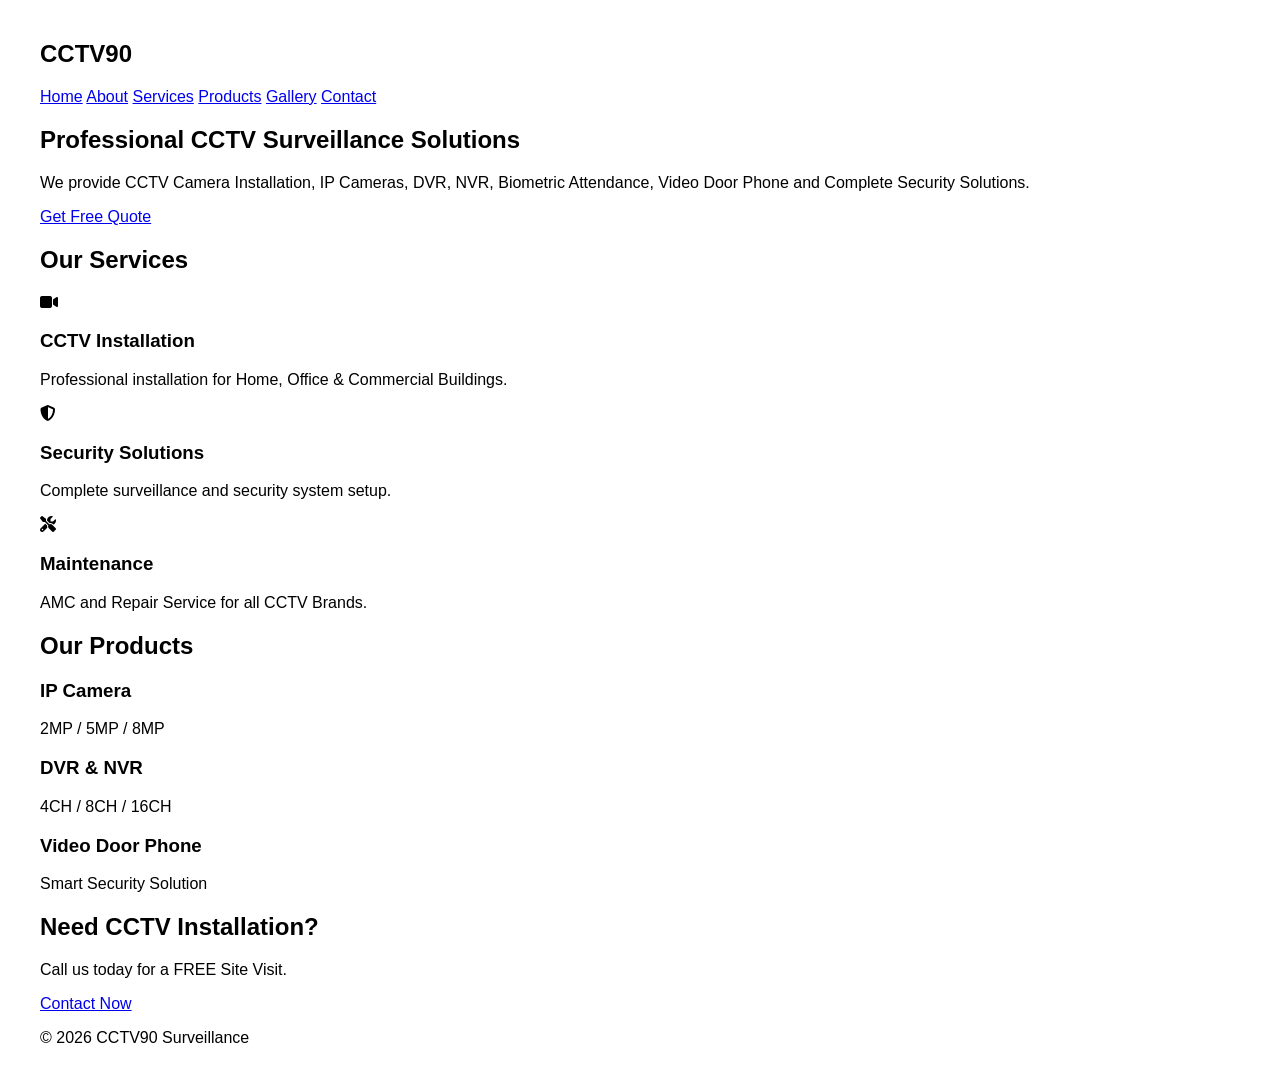
==== index.html @ d26d2dfe "Update index.html" ====
<!DOCTYPE html>
<html lang="en">
<head>
<meta charset="UTF-8">
<meta name="viewport" content="width=device-width, initial-scale=1.0">
<title>CCTV90 Surveillance</title>

<link rel="stylesheet" href="style.css">

<link rel="stylesheet"
href="https://cdnjs.cloudflare.com/ajax/libs/font-awesome/6.5.2/css/all.min.css">

</head>

<body>

<header>

<div class="logo">
<h2>CCTV90</h2>
</div>

<nav>

<a href="index.html">Home</a>

<a href="about.html">About</a>

<a href="services.html">Services</a>

<a href="products.html">Products</a>

<a href="gallery.html">Gallery</a>

<a href="contact.html">Contact</a>

</nav>

</header>

<section class="hero">

<div class="hero-content">

<h1>Professional CCTV Surveillance Solutions</h1>

<p>
We provide CCTV Camera Installation,
IP Cameras, DVR, NVR, Biometric Attendance,
Video Door Phone and Complete Security Solutions.
</p>

<a href="contact.html" class="btn">
Get Free Quote
</a>

</div>

</section>

<section class="services">

<h2>Our Services</h2>

<div class="service-box">

<div class="card">

<i class="fas fa-video"></i>

<h3>CCTV Installation</h3>

<p>
Professional installation for Home,
Office & Commercial Buildings.
</p>

</div>

<div class="card">

<i class="fas fa-shield-alt"></i>

<h3>Security Solutions</h3>

<p>
Complete surveillance and security
system setup.
</p>

</div>

<div class="card">

<i class="fas fa-tools"></i>

<h3>Maintenance</h3>

<p>
AMC and Repair Service for
all CCTV Brands.
</p>

</div>

</div>

</section>

<section class="products">

<h2>Our Products</h2>

<div class="product-box">

<div class="product">

<h3>IP Camera</h3>

<p>2MP / 5MP / 8MP</p>

</div>

<div class="product">

<h3>DVR & NVR</h3>

<p>4CH / 8CH / 16CH</p>

</div>

<div class="product">

<h3>Video Door Phone</h3>

<p>Smart Security Solution</p>

</div>

</div>

</section>

<section class="cta">

<h2>Need CCTV Installation?</h2>

<p>Call us today for a FREE Site Visit.</p>

<a href="contact.html" class="btn">
Contact Now
</a>

</section>

<footer>

<p>

© 2026 CCTV90 Surveillance

</p>

</footer>

<script src="script.js"></script>

</body>

</html>
---- style.css ----
body{font-family:Arial,sans-serif;margin:40px}
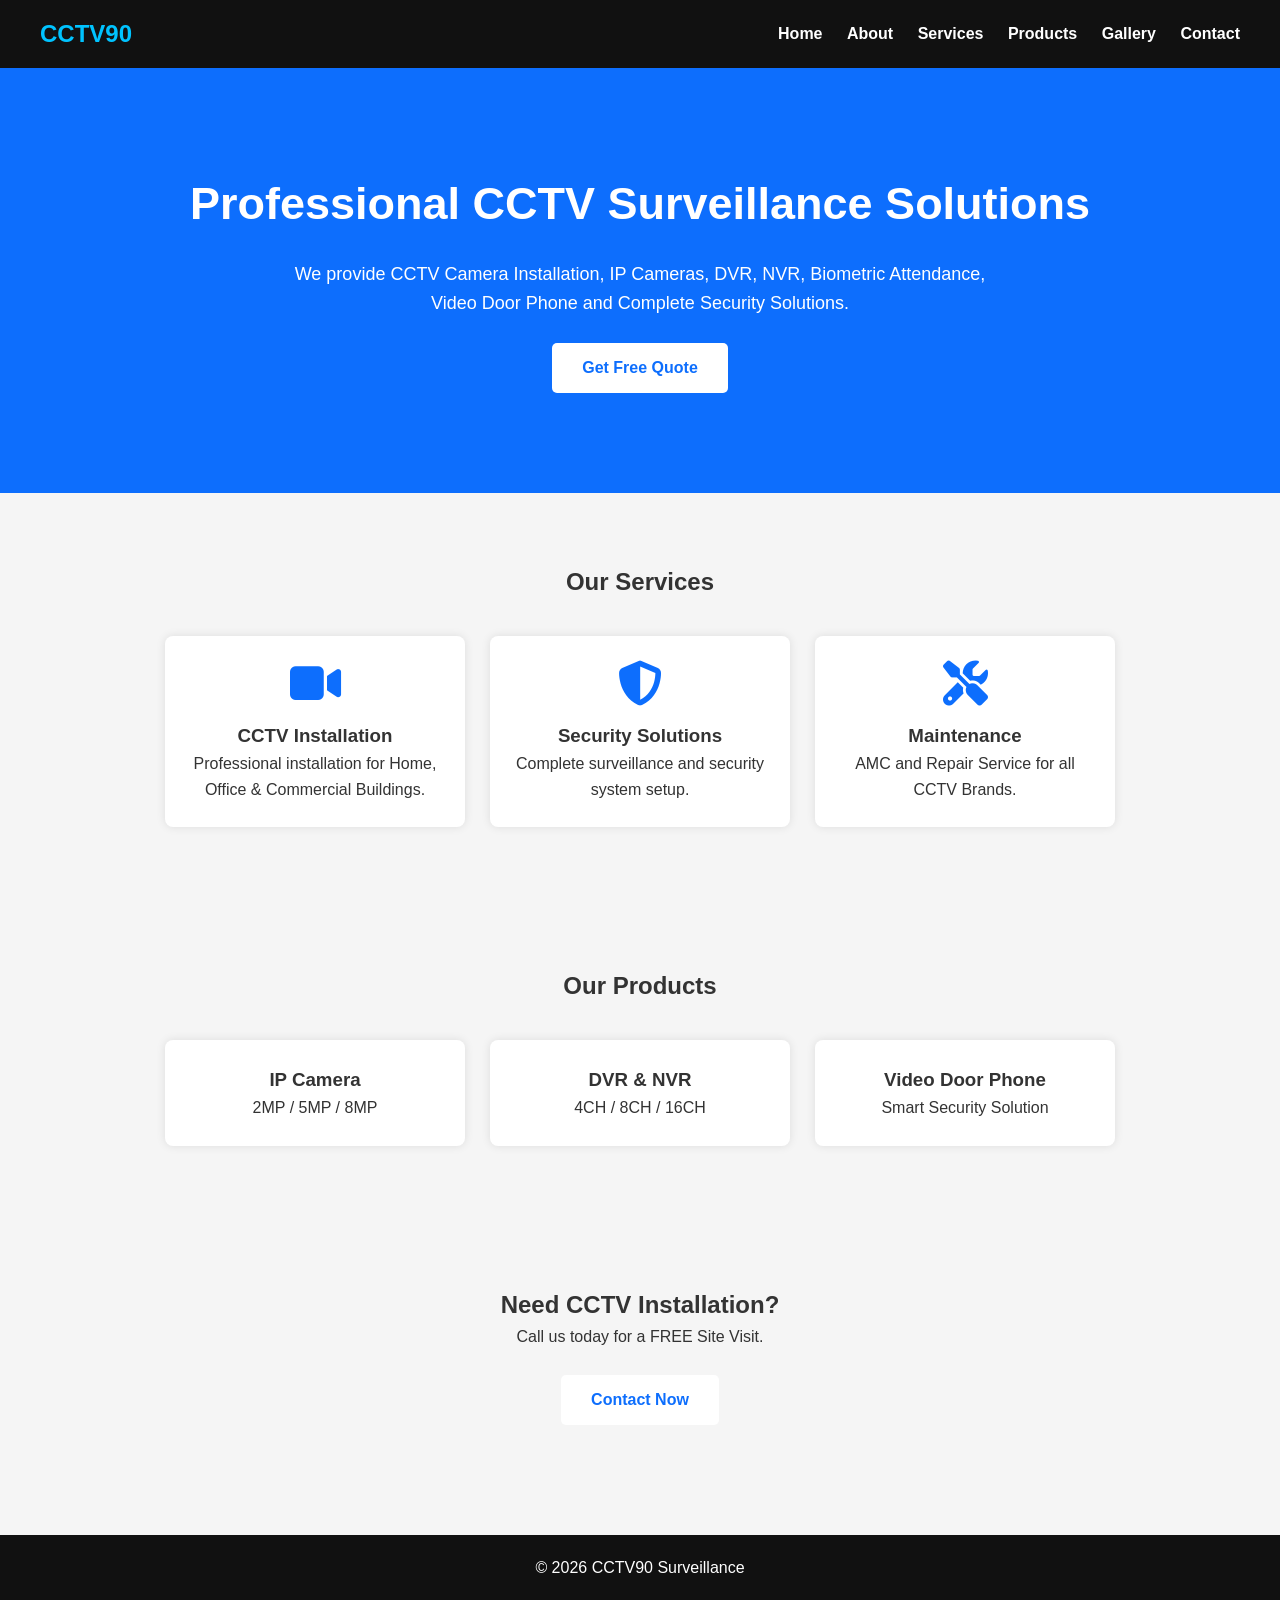
==== commit 06a82620: "Add WhatsApp floating button to index.html" ====
--- a/index.html
+++ b/index.html
@@ -168,3 +168,7 @@
 </body>
 
 </html>
+<!-- WhatsApp Floating Button -->
+<a href="https://wa.me/918792212284" class="whatsapp-float" target="_blank">
+    💬
+</a>
--- a/style.css
+++ b/style.css
@@ -1 +1,125 @@
-body{font-family:Arial,sans-serif;margin:40px}+*{
+margin:0;
+padding:0;
+box-sizing:border-box;
+font-family:Arial,sans-serif;
+}
+
+body{
+background:#f5f5f5;
+color:#333;
+line-height:1.6;
+}
+
+header{
+background:#111;
+color:#fff;
+display:flex;
+justify-content:space-between;
+align-items:center;
+padding:15px 40px;
+}
+
+.logo h2{
+color:#00c3ff;
+}
+
+nav a{
+color:white;
+text-decoration:none;
+margin-left:20px;
+font-weight:bold;
+}
+
+nav a:hover{
+color:#00c3ff;
+}
+
+.hero{
+background:#0d6efd;
+color:white;
+text-align:center;
+padding:100px 20px;
+}
+
+.hero h1{
+font-size:45px;
+margin-bottom:20px;
+}
+
+.hero p{
+font-size:18px;
+max-width:700px;
+margin:auto;
+}
+
+.btn{
+display:inline-block;
+margin-top:25px;
+padding:12px 30px;
+background:#fff;
+color:#0d6efd;
+text-decoration:none;
+border-radius:5px;
+font-weight:bold;
+}
+
+.services,
+.products,
+.cta{
+padding:70px 20px;
+text-align:center;
+}
+
+.service-box,
+.product-box{
+display:flex;
+justify-content:center;
+gap:25px;
+flex-wrap:wrap;
+margin-top:35px;
+}
+
+.card,
+.product{
+background:#fff;
+padding:25px;
+width:300px;
+border-radius:8px;
+box-shadow:0 0 10px rgba(0,0,0,.1);
+}
+
+.card i{
+font-size:45px;
+color:#0d6efd;
+margin-bottom:15px;
+}
+
+footer{
+background:#111;
+color:white;
+text-align:center;
+padding:20px;
+margin-top:40px;
+}
+
+@media(max-width:768px){
+
+header{
+flex-direction:column;
+}
+
+nav{
+margin-top:15px;
+}
+
+nav a{
+display:block;
+margin:10px 0;
+}
+
+.hero h1{
+font-size:30px;
+}
+
+}
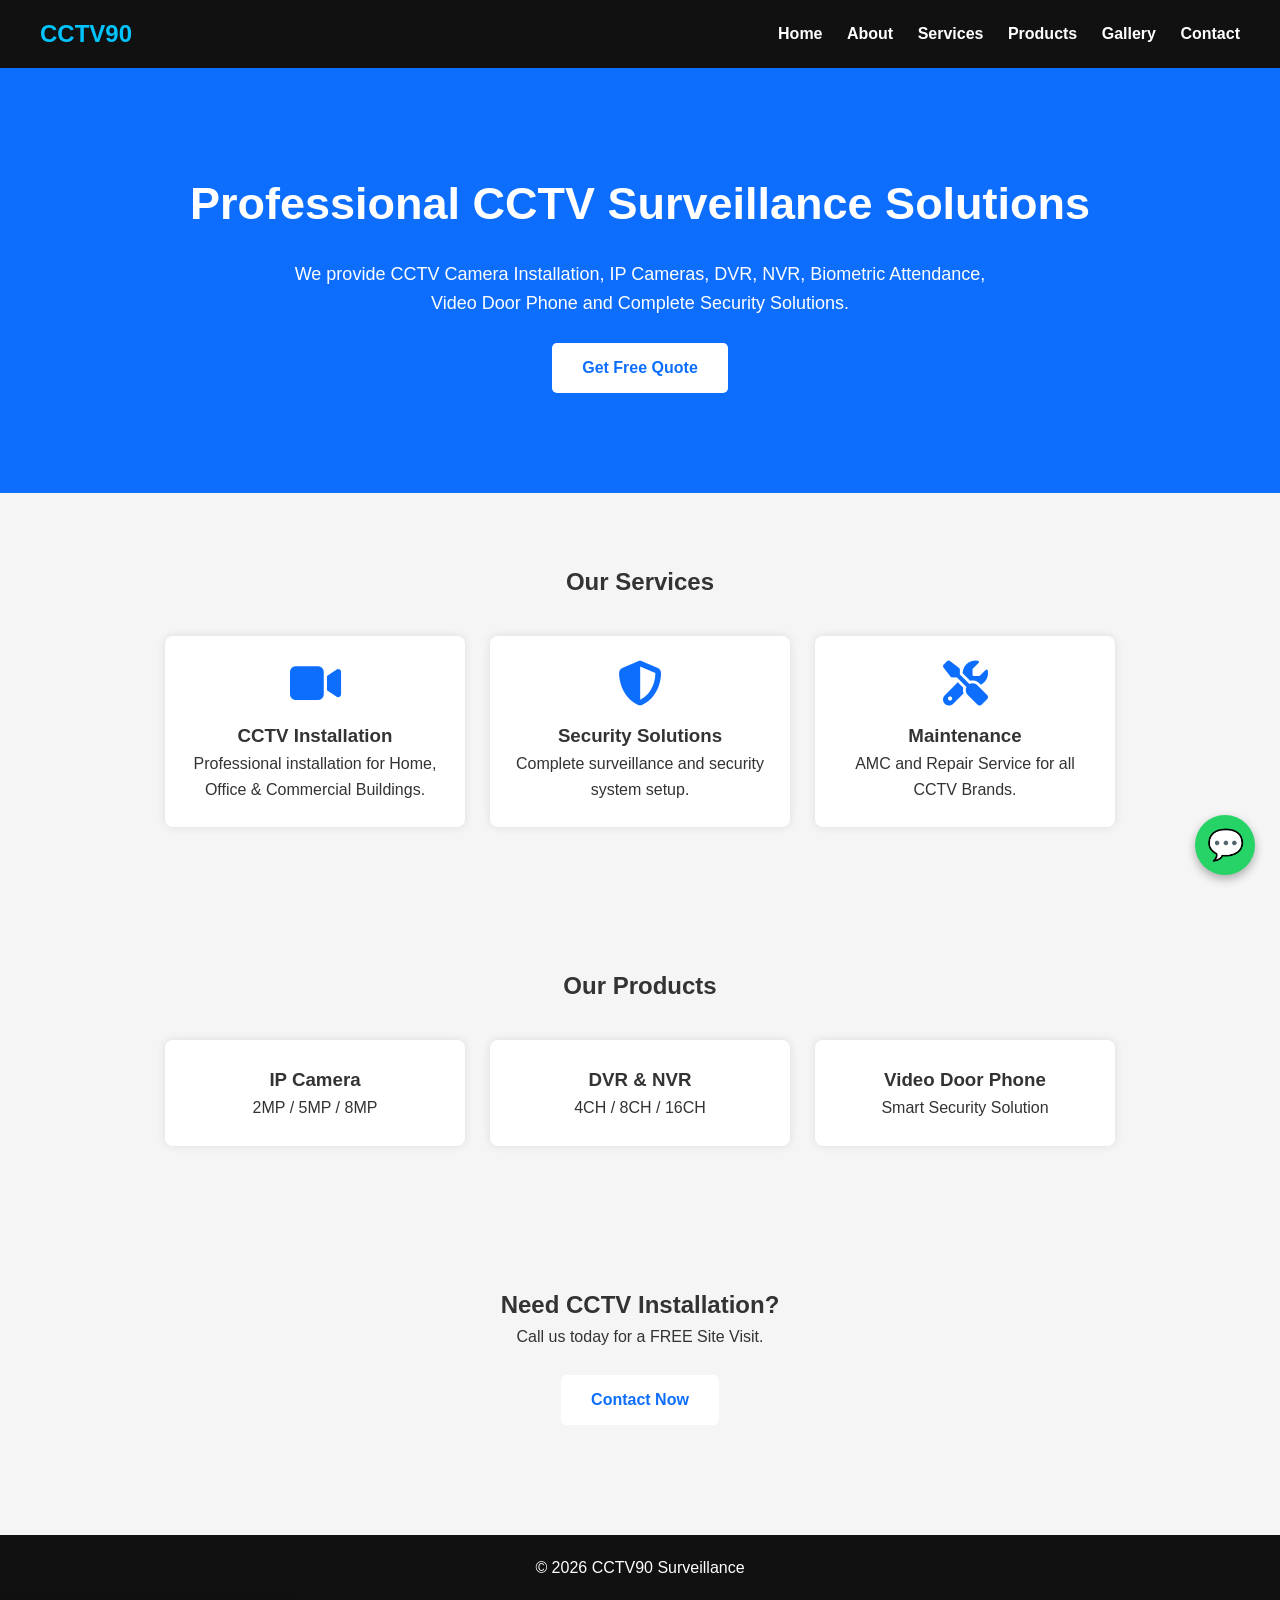
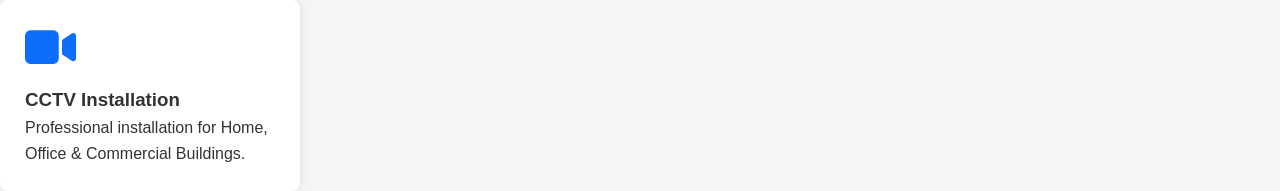
==== commit c8d910d1: "Update index.html" ====
--- a/index.html
+++ b/index.html
@@ -172,3 +172,10 @@
 <a href="https://wa.me/918792212284" class="whatsapp-float" target="_blank">
     💬
 </a>
+<a href="services.html" class="card-link">
+    <div class="card">
+        <i class="fas fa-video"></i>
+        <h3>CCTV Installation</h3>
+        <p>Professional installation for Home, Office & Commercial Buildings.</p>
+    </div>
+</a>
--- a/style.css
+++ b/style.css
@@ -123,3 +123,39 @@
 }
 
 }
+/* WhatsApp Floating Button */
+
+.whatsapp-float{
+    position: fixed;
+    width:60px;
+    height:60px;
+    bottom:25px;
+    right:25px;
+    background:#25D366;
+    color:white;
+    border-radius:50%;
+    text-align:center;
+    font-size:30px;
+    line-height:60px;
+    text-decoration:none;
+    box-shadow:0 4px 10px rgba(0,0,0,.3);
+    z-index:9999;
+    transition:.3s;
+}
+
+.whatsapp-float:hover{
+    transform:scale(1.1);
+    background:#20ba5a;
+}
+.card-link{
+    text-decoration:none;
+    color:inherit;
+    display:block;
+}
+
+.card-link:hover .card,
+.card-link:hover .product{
+    transform:translateY(-5px);
+    transition:.3s;
+    cursor:pointer;
+}
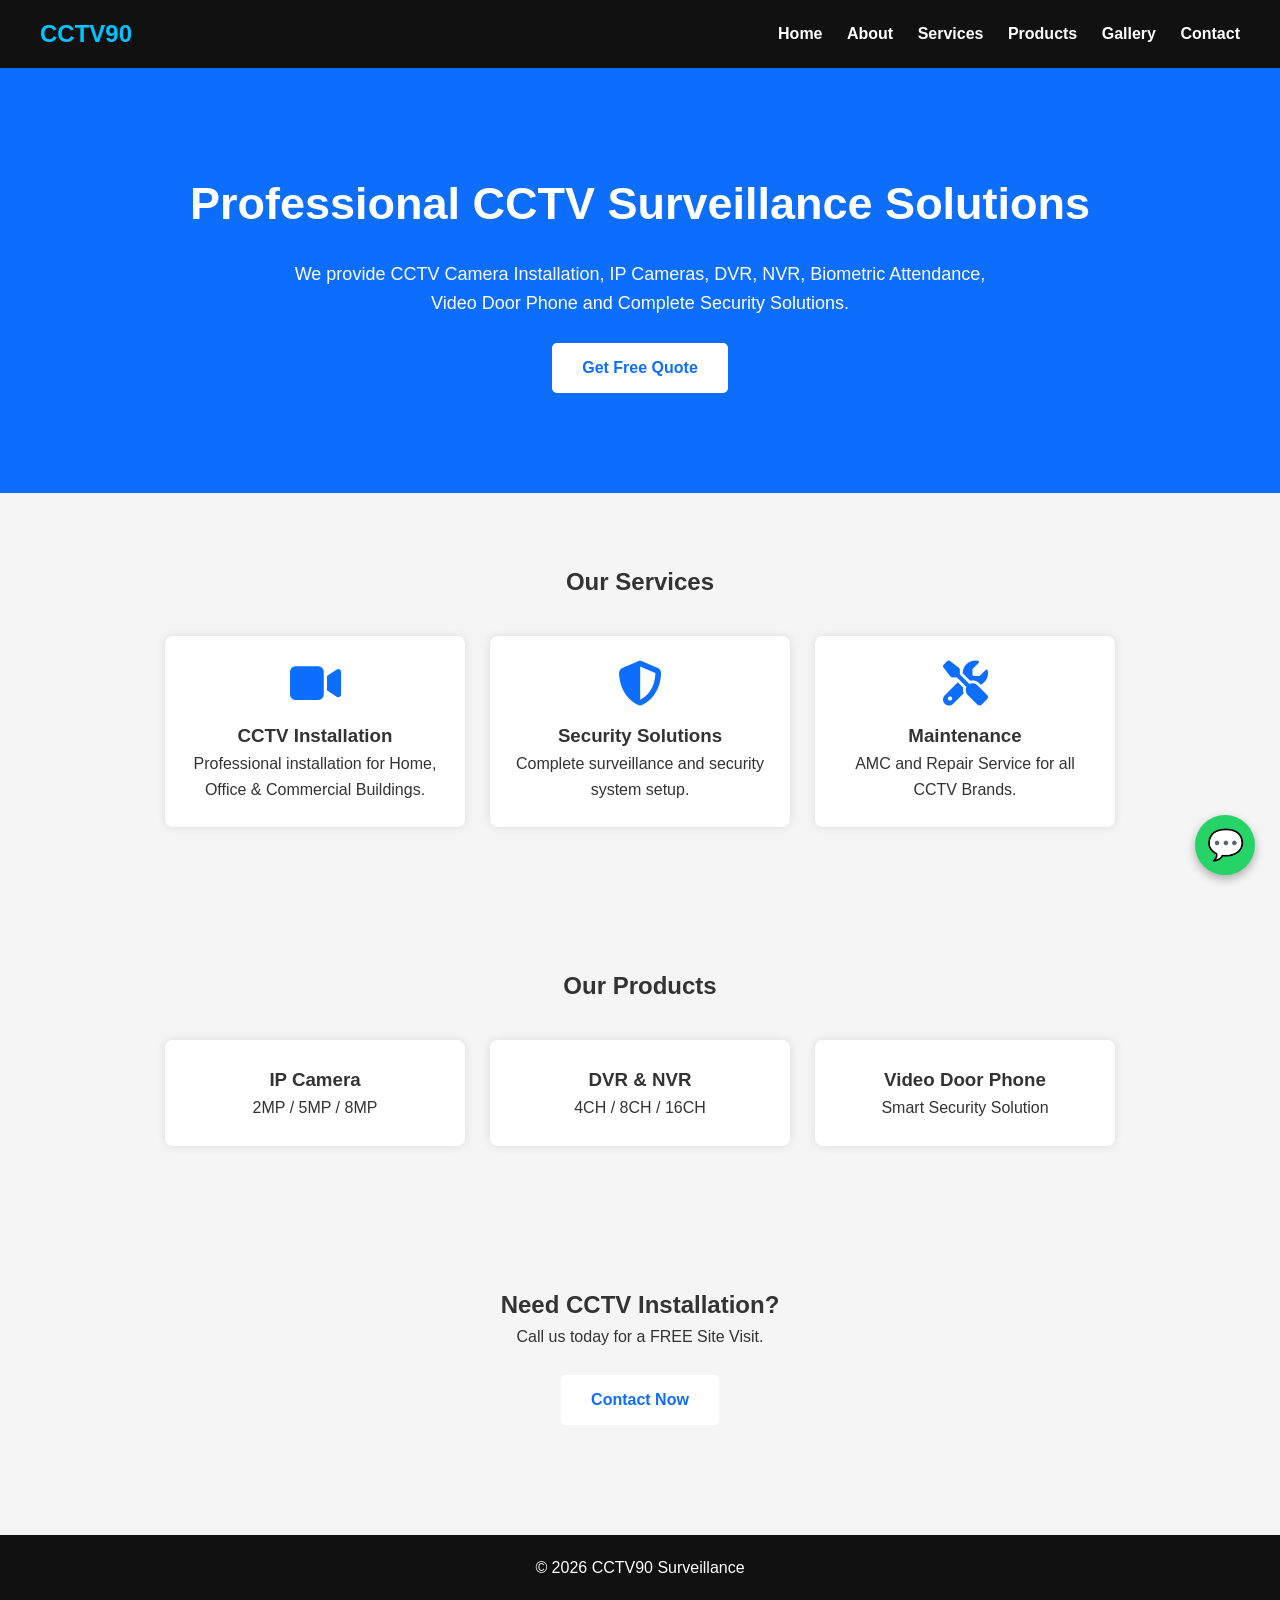
==== commit 5a060c44: "Refactor CCTV Installation card structure Removed redundant card structure for CCTV Installation." ====
--- a/index.html
+++ b/index.html
@@ -64,18 +64,13 @@
 
 <div class="service-box">
 
-<div class="card">
-
-<i class="fas fa-video"></i>
-
-<h3>CCTV Installation</h3>
-
-<p>
-Professional installation for Home,
-Office & Commercial Buildings.
-</p>
-
-</div>
+<a href="services.html" class="card-link">
+    <div class="card">
+        <i class="fas fa-video"></i>
+        <h3>CCTV Installation</h3>
+        <p>Professional installation for Home, Office & Commercial Buildings.</p>
+    </div>
+</a>
 
 <div class="card">
 
@@ -172,10 +167,3 @@
 <a href="https://wa.me/918792212284" class="whatsapp-float" target="_blank">
     💬
 </a>
-<a href="services.html" class="card-link">
-    <div class="card">
-        <i class="fas fa-video"></i>
-        <h3>CCTV Installation</h3>
-        <p>Professional installation for Home, Office & Commercial Buildings.</p>
-    </div>
-</a>
--- a/style.css
+++ b/style.css
@@ -159,3 +159,14 @@
     transition:.3s;
     cursor:pointer;
 }
+.card-link{
+    text-decoration:none;
+    color:inherit;
+    display:block;
+}
+
+.card-link:hover .card{
+    transform:translateY(-5px);
+    transition:0.3s;
+    cursor:pointer;
+}
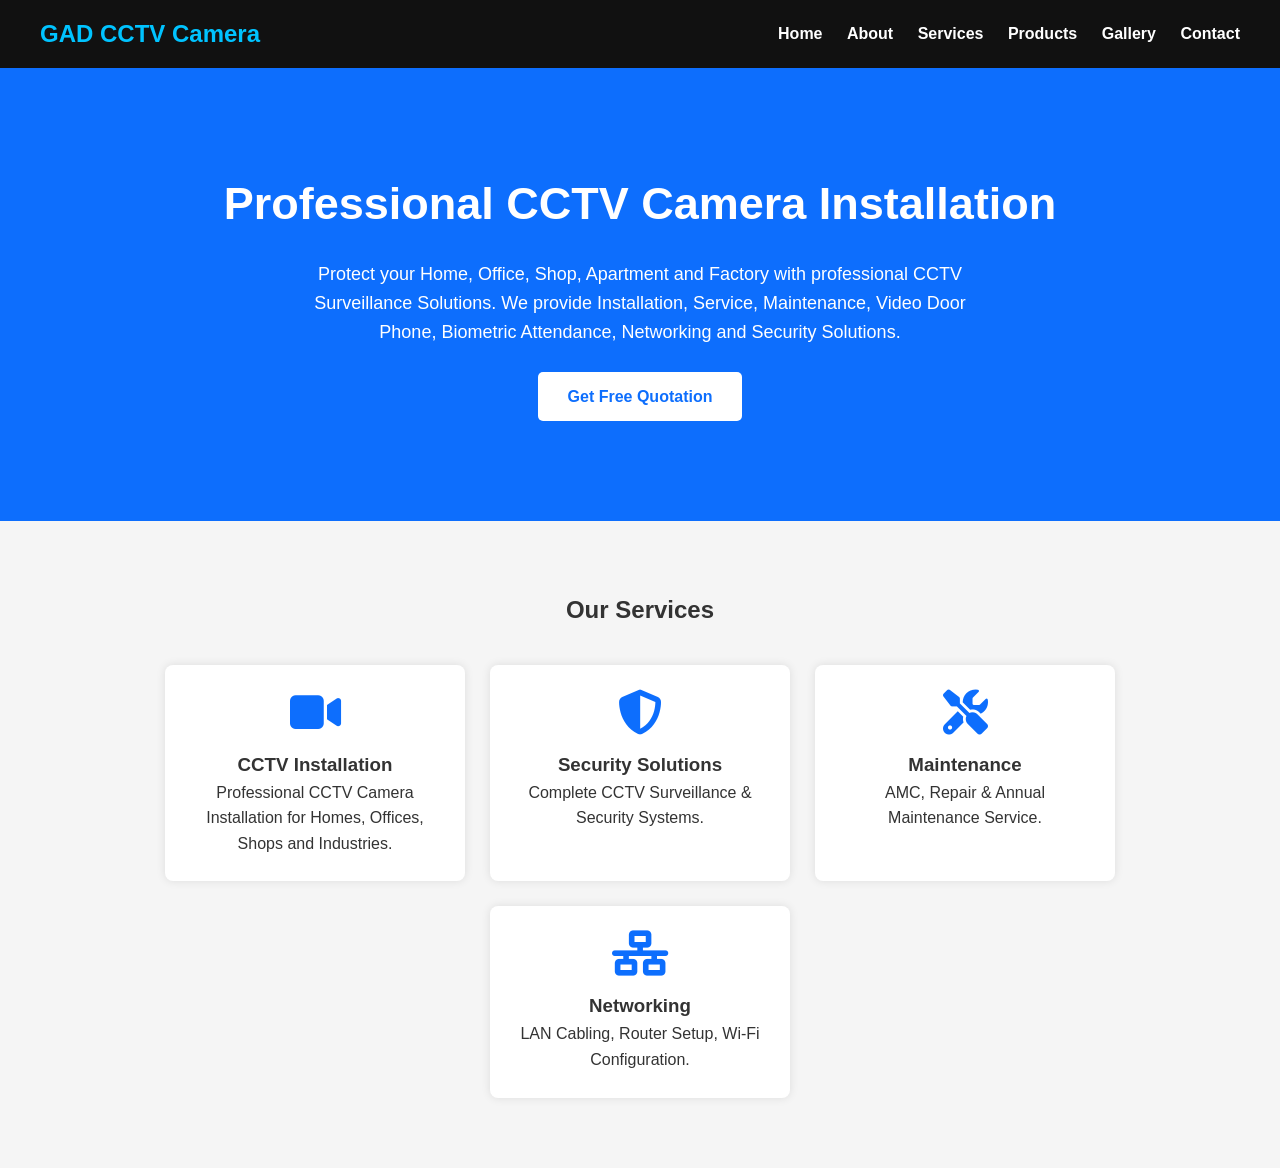
==== commit 1b5fd5e5: "Revise branding and service details in index.html Updated the title, header, and service description" ====
--- a/index.html
+++ b/index.html
@@ -1,9 +1,11 @@
 <!DOCTYPE html>
 <html lang="en">
+
 <head>
 <meta charset="UTF-8">
 <meta name="viewport" content="width=device-width, initial-scale=1.0">
-<title>CCTV90 Surveillance</title>
+
+<title>GAD CCTV Camera</title>
 
 <link rel="stylesheet" href="style.css">
 
@@ -17,7 +19,7 @@
 <header>
 
 <div class="logo">
-<h2>CCTV90</h2>
+<h2>GAD CCTV Camera</h2>
 </div>
 
 <nav>
@@ -42,16 +44,21 @@
 
 <div class="hero-content">
 
-<h1>Professional CCTV Surveillance Solutions</h1>
+<h1>Professional CCTV Camera Installation</h1>
 
 <p>
-We provide CCTV Camera Installation,
-IP Cameras, DVR, NVR, Biometric Attendance,
-Video Door Phone and Complete Security Solutions.
+
+Protect your Home, Office, Shop, Apartment and Factory with
+professional CCTV Surveillance Solutions.
+
+We provide Installation, Service, Maintenance,
+Video Door Phone, Biometric Attendance,
+Networking and Security Solutions.
+
 </p>
 
 <a href="contact.html" class="btn">
-Get Free Quote
+Get Free Quotation
 </a>
 
 </div>
@@ -64,36 +71,63 @@
 
 <div class="service-box">
 
-<a href="services.html" class="card-link">
-    <div class="card">
-        <i class="fas fa-video"></i>
-        <h3>CCTV Installation</h3>
-        <p>Professional installation for Home, Office & Commercial Buildings.</p>
-    </div>
-</a>
-
 <div class="card">
 
-<i class="fas fa-shield-alt"></i>
+<i class="fas fa-video fa-3x"></i>
 
-<h3>Security Solutions</h3>
+<h3>CCTV Installation</h3>
 
 <p>
-Complete surveillance and security
-system setup.
+
+Professional CCTV Camera Installation for
+Homes, Offices, Shops and Industries.
+
 </p>
 
 </div>
 
 <div class="card">
 
-<i class="fas fa-tools"></i>
+<i class="fas fa-shield-alt fa-3x"></i>
+
+<h3>Security Solutions</h3>
+
+<p>
+
+Complete CCTV Surveillance &
+Security Systems.
+
+</p>
+
+</div>
+
+<div class="card">
+
+<i class="fas fa-tools fa-3x"></i>
 
 <h3>Maintenance</h3>
 
 <p>
-AMC and Repair Service for
-all CCTV Brands.
+
+AMC, Repair &
+Annual Maintenance Service.
+
+</p>
+
+</div>
+
+<div class="card">
+
+<i class="fas fa-network-wired fa-3x"></i>
+
+<h3>Networking</h3>
+
+<p>
+
+LAN Cabling,
+Router Setup,
+Wi-Fi Configuration.
+
 </p>
 
 </div>
@@ -101,69 +135,3 @@
 </div>
 
 </section>
-
-<section class="products">
-
-<h2>Our Products</h2>
-
-<div class="product-box">
-
-<div class="product">
-
-<h3>IP Camera</h3>
-
-<p>2MP / 5MP / 8MP</p>
-
-</div>
-
-<div class="product">
-
-<h3>DVR & NVR</h3>
-
-<p>4CH / 8CH / 16CH</p>
-
-</div>
-
-<div class="product">
-
-<h3>Video Door Phone</h3>
-
-<p>Smart Security Solution</p>
-
-</div>
-
-</div>
-
-</section>
-
-<section class="cta">
-
-<h2>Need CCTV Installation?</h2>
-
-<p>Call us today for a FREE Site Visit.</p>
-
-<a href="contact.html" class="btn">
-Contact Now
-</a>
-
-</section>
-
-<footer>
-
-<p>
-
-© 2026 CCTV90 Surveillance
-
-</p>
-
-</footer>
-
-<script src="script.js"></script>
-
-</body>
-
-</html>
-<!-- WhatsApp Floating Button -->
-<a href="https://wa.me/918792212284" class="whatsapp-float" target="_blank">
-    💬
-</a>
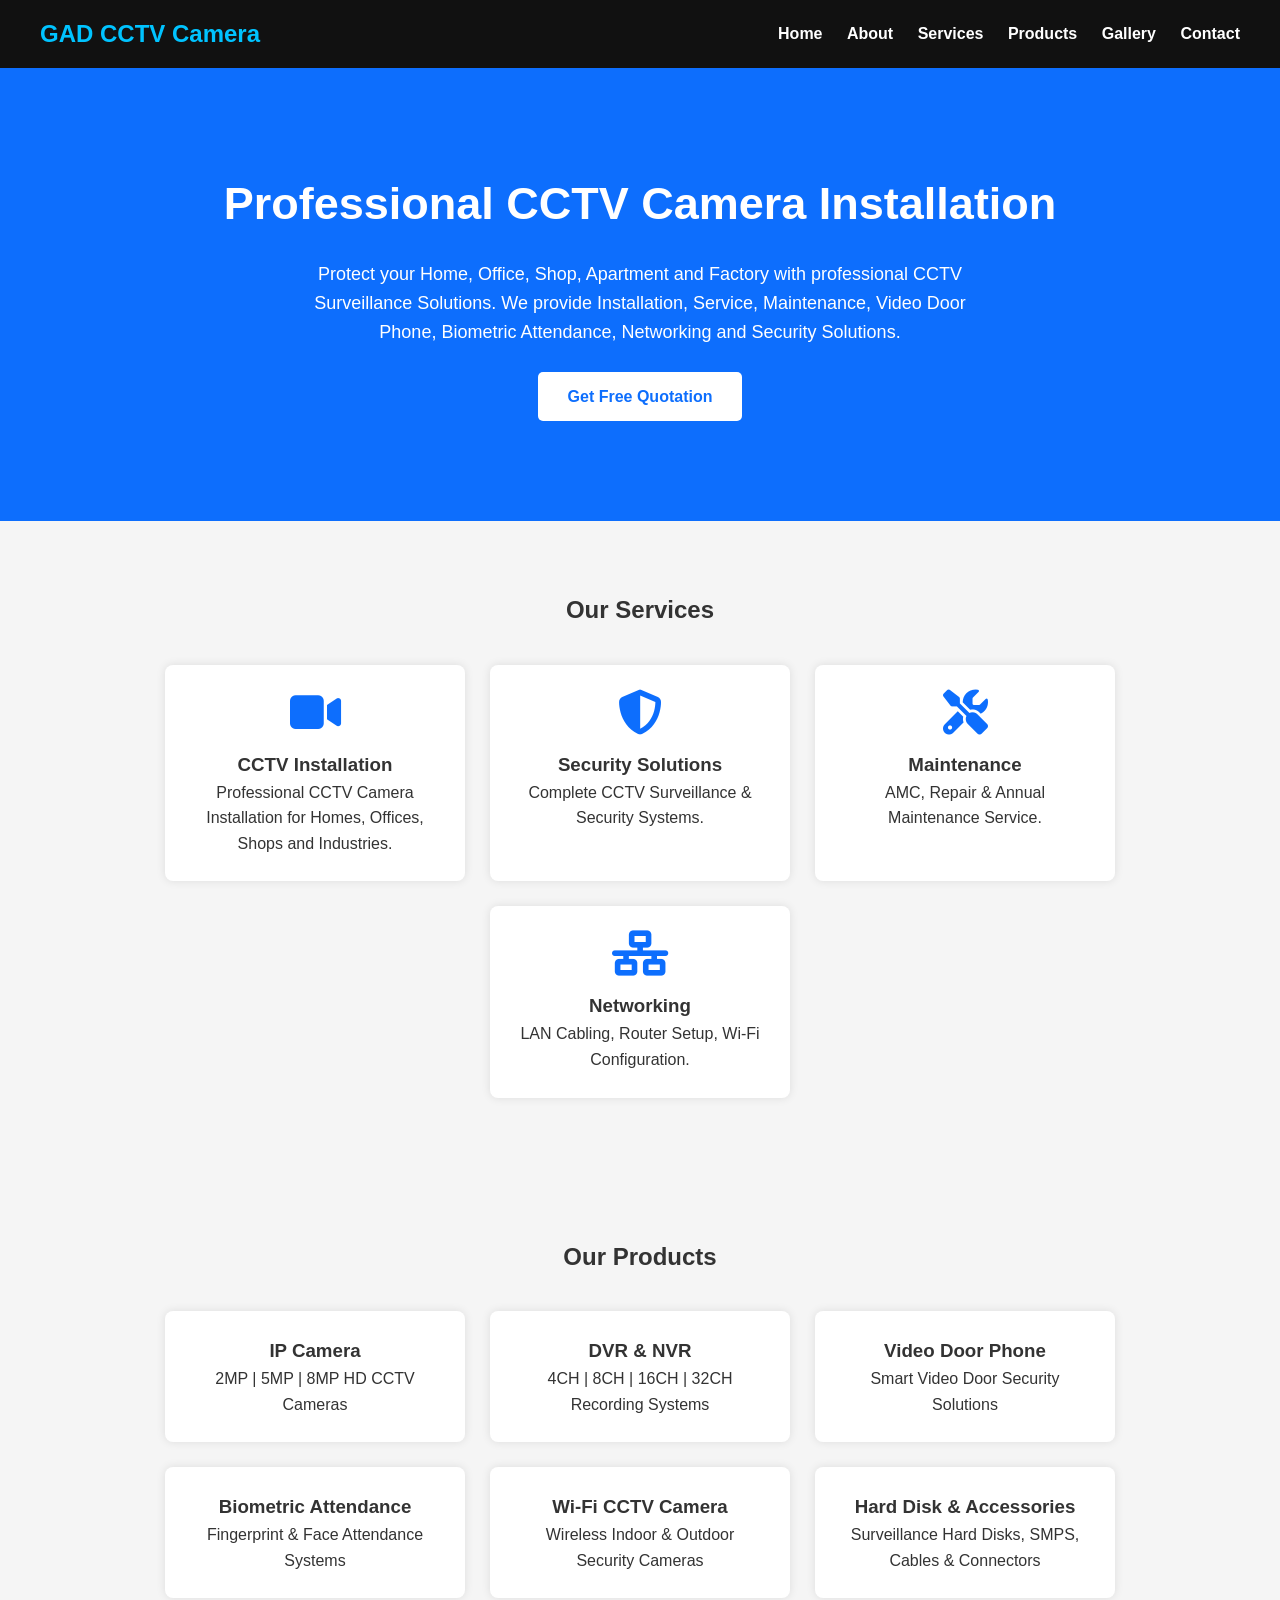
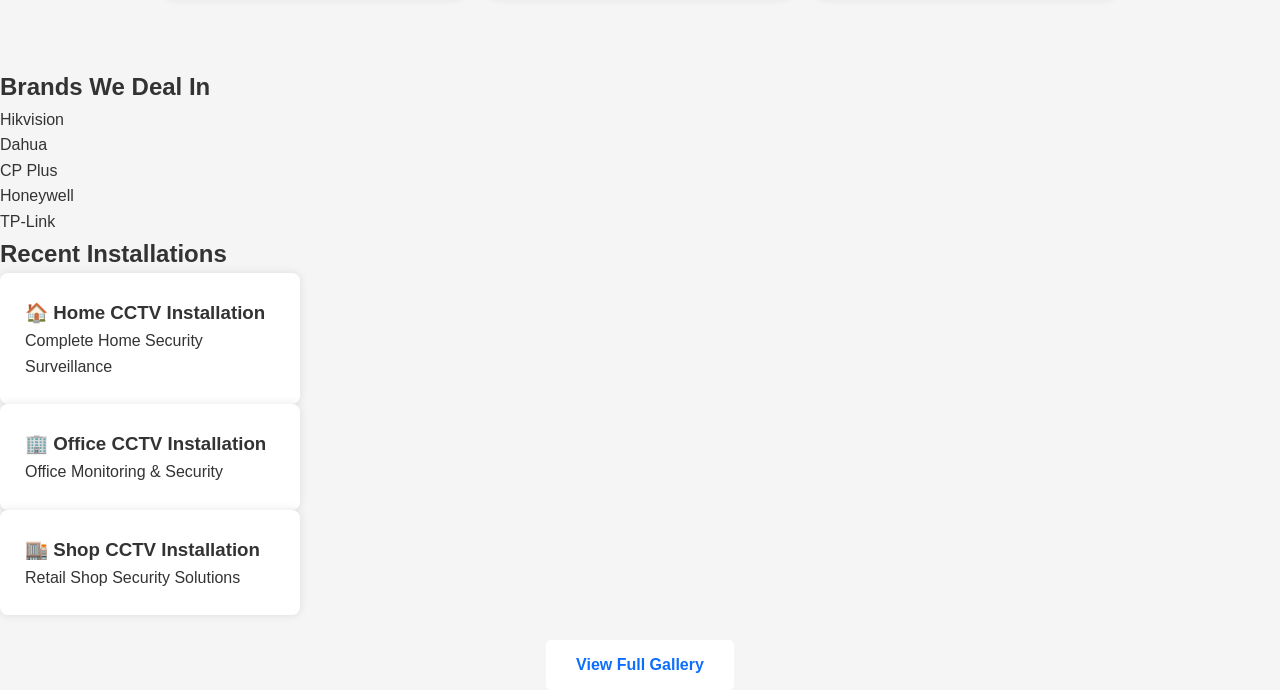
==== commit 40cd4851: "Update index.html" ====
--- a/index.html
+++ b/index.html
@@ -135,3 +135,91 @@
 </div>
 
 </section>
+<section class="products">
+
+<h2>Our Products</h2>
+
+<div class="product-box">
+
+<div class="product">
+<h3>IP Camera</h3>
+<p>2MP | 5MP | 8MP HD CCTV Cameras</p>
+</div>
+
+<div class="product">
+<h3>DVR & NVR</h3>
+<p>4CH | 8CH | 16CH | 32CH Recording Systems</p>
+</div>
+
+<div class="product">
+<h3>Video Door Phone</h3>
+<p>Smart Video Door Security Solutions</p>
+</div>
+
+<div class="product">
+<h3>Biometric Attendance</h3>
+<p>Fingerprint & Face Attendance Systems</p>
+</div>
+
+<div class="product">
+<h3>Wi-Fi CCTV Camera</h3>
+<p>Wireless Indoor & Outdoor Security Cameras</p>
+</div>
+
+<div class="product">
+<h3>Hard Disk & Accessories</h3>
+<p>Surveillance Hard Disks, SMPS, Cables & Connectors</p>
+</div>
+
+</div>
+
+</section>
+
+<section class="brands">
+
+<h2>Brands We Deal In</h2>
+
+<div class="brand-box">
+
+<div class="brand">Hikvision</div>
+
+<div class="brand">Dahua</div>
+
+<div class="brand">CP Plus</div>
+
+<div class="brand">Honeywell</div>
+
+<div class="brand">TP-Link</div>
+
+</div>
+
+</section>
+
+<section class="gallery-preview">
+
+<h2>Recent Installations</h2>
+
+<div class="gallery-box">
+
+<div class="card">
+<h3>🏠 Home CCTV Installation</h3>
+<p>Complete Home Security Surveillance</p>
+</div>
+
+<div class="card">
+<h3>🏢 Office CCTV Installation</h3>
+<p>Office Monitoring & Security</p>
+</div>
+
+<div class="card">
+<h3>🏬 Shop CCTV Installation</h3>
+<p>Retail Shop Security Solutions</p>
+</div>
+
+</div>
+
+<p style="text-align:center;">
+<a href="gallery.html" class="btn">View Full Gallery</a>
+</p>
+
+</section>
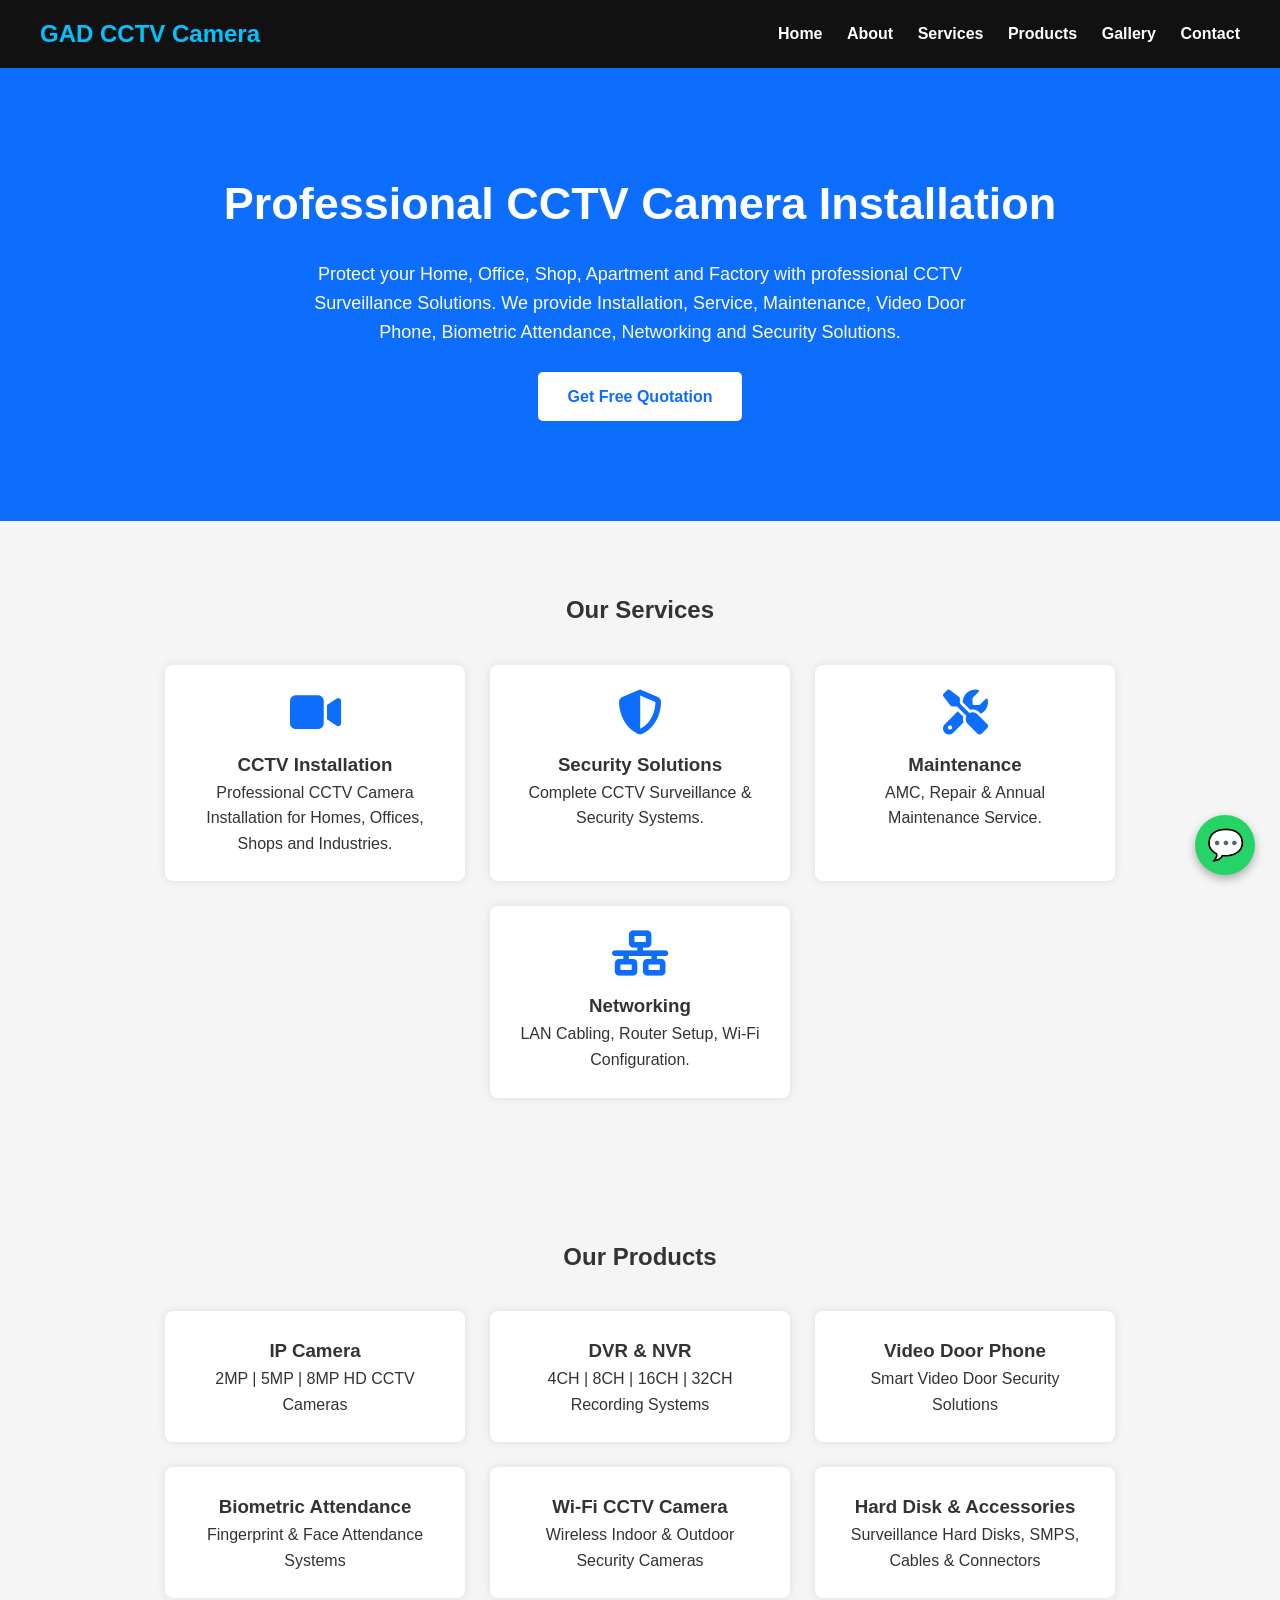
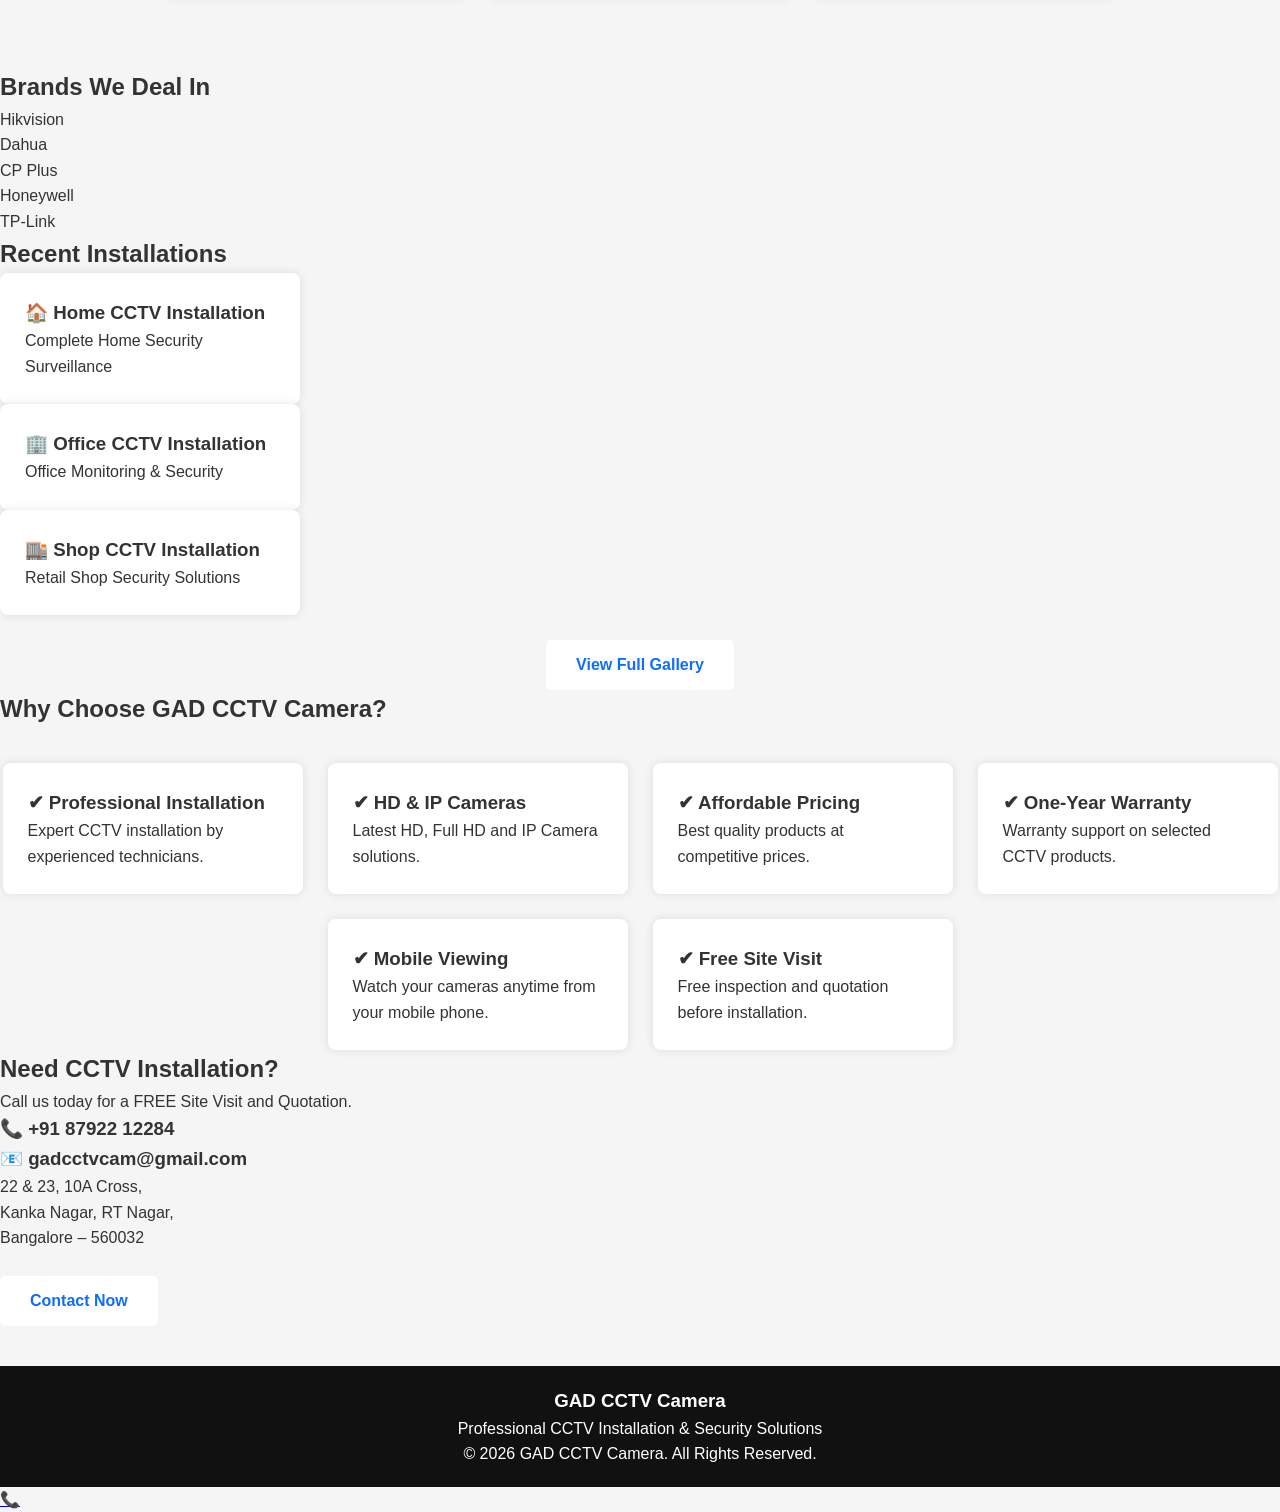
==== commit 33bf524b: "Update index.html" ====
--- a/index.html
+++ b/index.html
@@ -223,3 +223,98 @@
 </p>
 
 </section>
+<section class="why">
+
+<h2>Why Choose GAD CCTV Camera?</h2>
+
+<div class="service-box">
+
+<div class="card">
+<h3>✔ Professional Installation</h3>
+<p>Expert CCTV installation by experienced technicians.</p>
+</div>
+
+<div class="card">
+<h3>✔ HD & IP Cameras</h3>
+<p>Latest HD, Full HD and IP Camera solutions.</p>
+</div>
+
+<div class="card">
+<h3>✔ Affordable Pricing</h3>
+<p>Best quality products at competitive prices.</p>
+</div>
+
+<div class="card">
+<h3>✔ One-Year Warranty</h3>
+<p>Warranty support on selected CCTV products.</p>
+</div>
+
+<div class="card">
+<h3>✔ Mobile Viewing</h3>
+<p>Watch your cameras anytime from your mobile phone.</p>
+</div>
+
+<div class="card">
+<h3>✔ Free Site Visit</h3>
+<p>Free inspection and quotation before installation.</p>
+</div>
+
+</div>
+
+</section>
+
+<section class="contact-home">
+
+<h2>Need CCTV Installation?</h2>
+
+<p>
+Call us today for a FREE Site Visit and Quotation.
+</p>
+
+<h3>📞 +91 87922 12284</h3>
+
+<h3>📧 gadcctvcam@gmail.com</h3>
+
+<p>
+22 & 23, 10A Cross,<br>
+Kanka Nagar, RT Nagar,<br>
+Bangalore – 560032
+</p>
+
+<a href="contact.html" class="btn">
+Contact Now
+</a>
+
+</section>
+
+<footer>
+
+<h3>GAD CCTV Camera</h3>
+
+<p>
+Professional CCTV Installation & Security Solutions
+</p>
+
+<p>
+© 2026 GAD CCTV Camera. All Rights Reserved.
+</p>
+
+</footer>
+
+<!-- Floating WhatsApp Button -->
+<a href="https://wa.me/918792212284"
+class="whatsapp-float"
+target="_blank">
+💬
+</a>
+
+<!-- Floating Call Button -->
+<a href="tel:+918792212284"
+class="call-float">
+📞
+</a>
+
+<script src="script.js"></script>
+
+</body>
+</html>
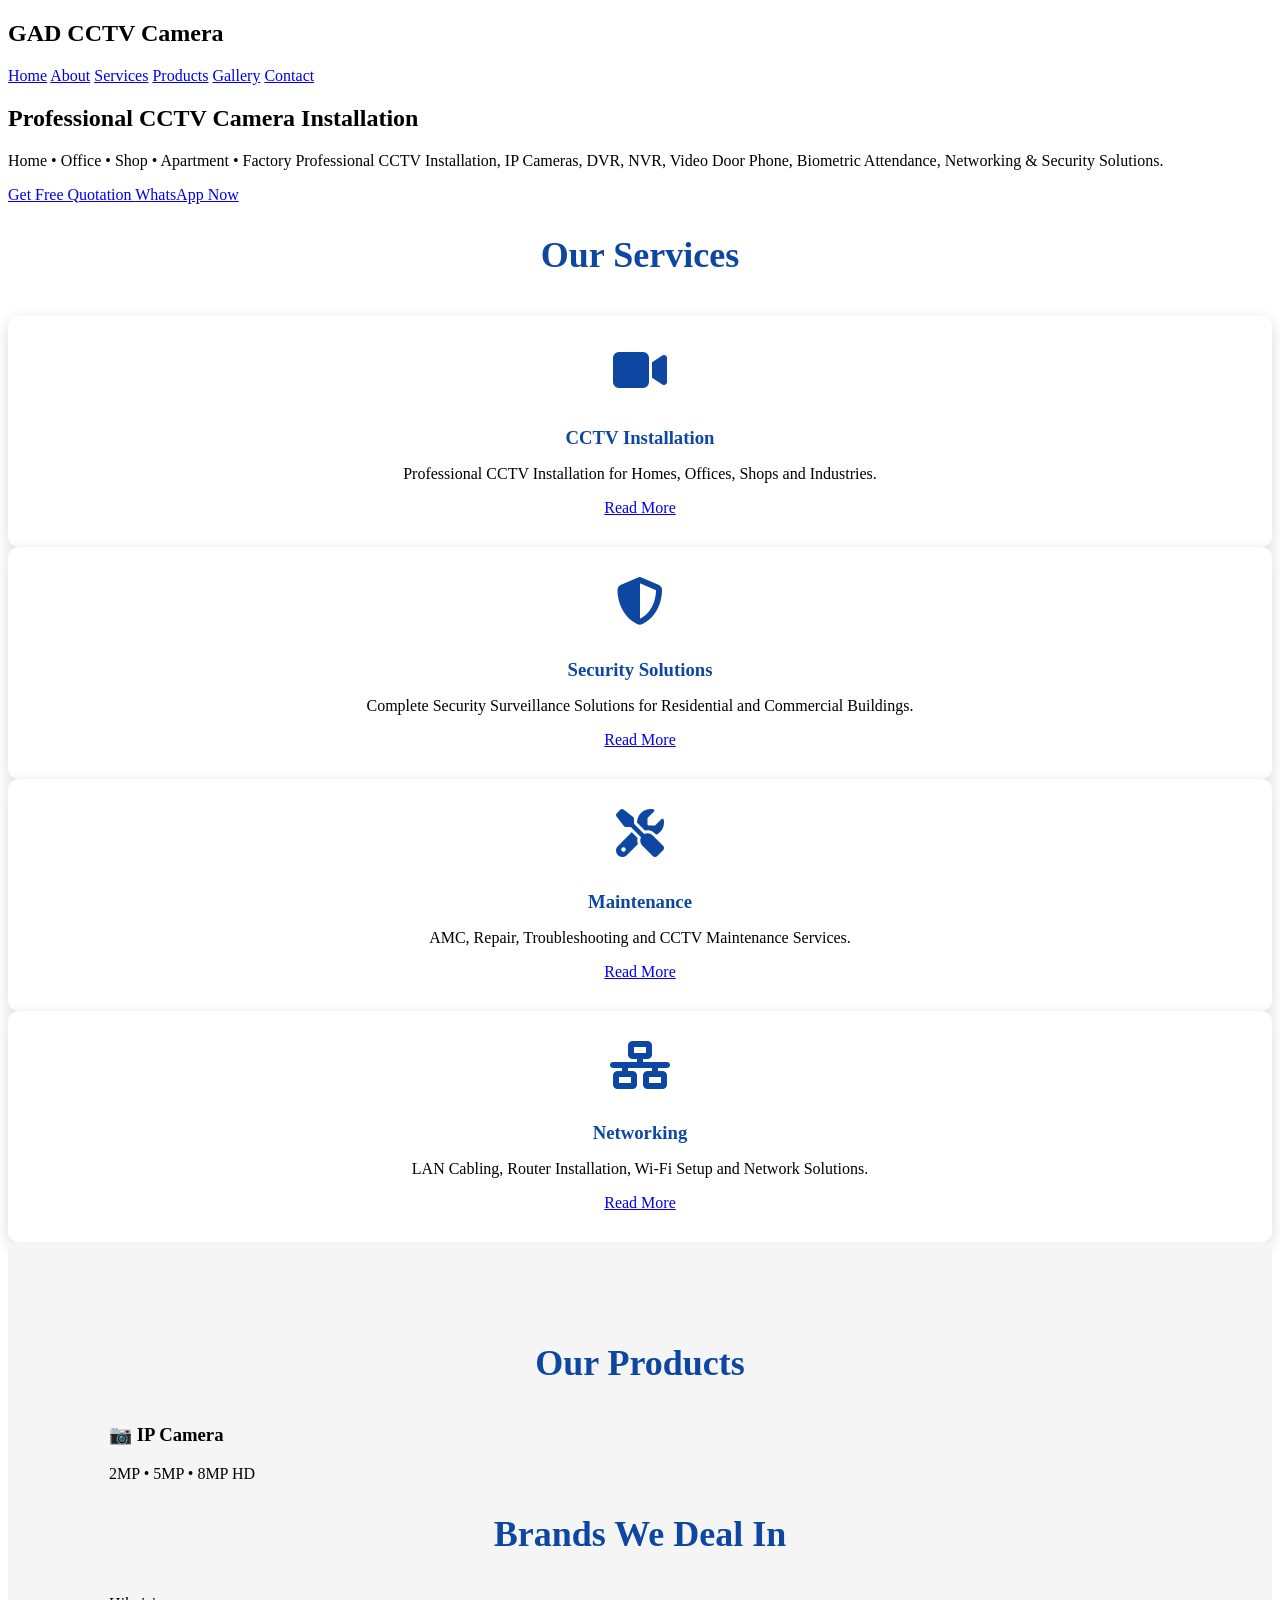
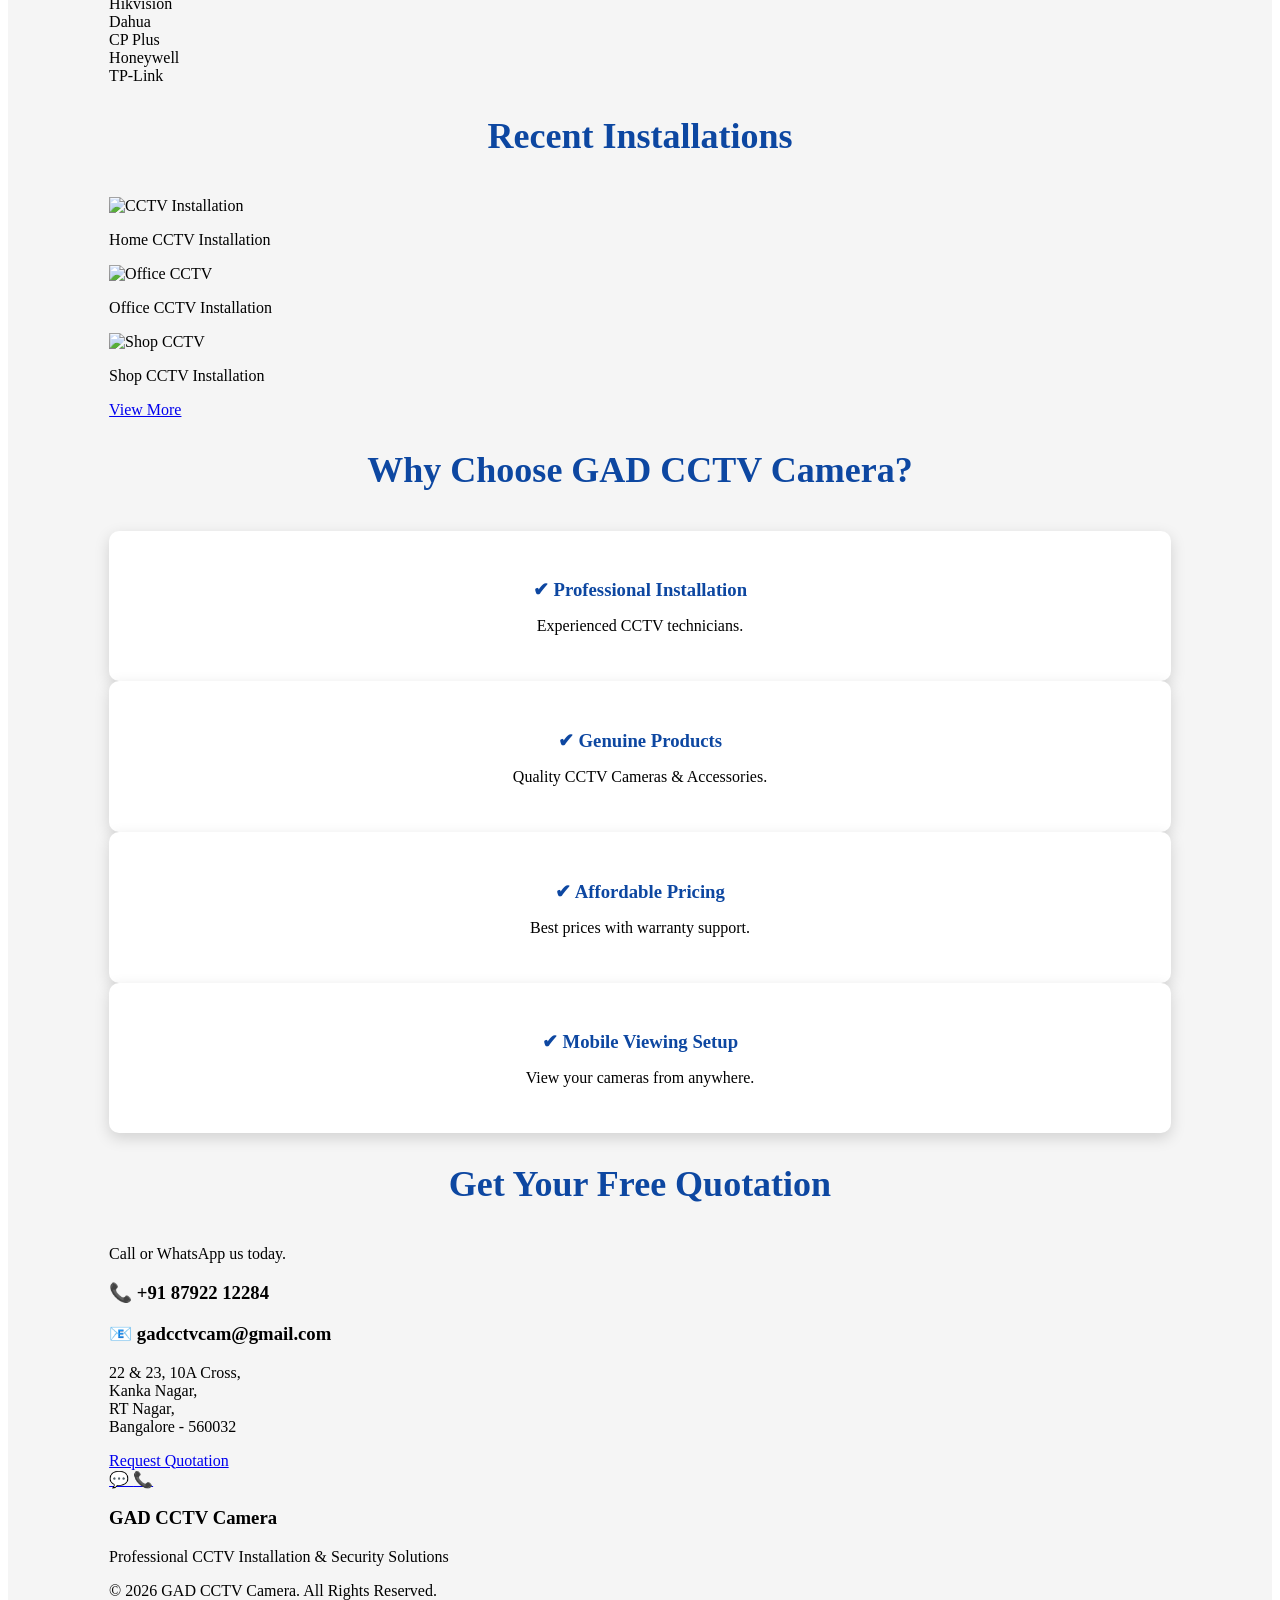
==== commit 490b9ce8: "Update index.html" ====
--- a/index.html
+++ b/index.html
@@ -1,11 +1,11 @@
 <!DOCTYPE html>
 <html lang="en">
-
 <head>
+
 <meta charset="UTF-8">
 <meta name="viewport" content="width=device-width, initial-scale=1.0">
 
-<title>GAD CCTV Camera</title>
+<title>GAD CCTV Camera | CCTV Installation Bangalore</title>
 
 <link rel="stylesheet" href="style.css">
 
@@ -48,12 +48,16 @@
 
 <p>
 
-Protect your Home, Office, Shop, Apartment and Factory with
-professional CCTV Surveillance Solutions.
-
-We provide Installation, Service, Maintenance,
-Video Door Phone, Biometric Attendance,
-Networking and Security Solutions.
+Home • Office • Shop • Apartment • Factory
+
+Professional CCTV Installation,
+IP Cameras,
+DVR,
+NVR,
+Video Door Phone,
+Biometric Attendance,
+Networking &
+Security Solutions.
 
 </p>
 
@@ -61,215 +65,159 @@
 Get Free Quotation
 </a>
 
-</div>
-
-</section>
+<a href="https://wa.me/918792212284"
+class="btn2">
+WhatsApp Now
+</a>
+
+</div>
+
+</section>
+<!-- OUR SERVICES -->
 
 <section class="services">
 
 <h2>Our Services</h2>
 
-<div class="service-box">
-
-<div class="card">
-
+<div class="service-container">
+
+<div class="card">
 <i class="fas fa-video fa-3x"></i>
-
 <h3>CCTV Installation</h3>
-
-<p>
-
-Professional CCTV Camera Installation for
-Homes, Offices, Shops and Industries.
-
-</p>
-
-</div>
-
-<div class="card">
-
+<p>Professional CCTV Installation for Homes, Offices, Shops and Industries.</p>
+<a href="services.html" class="card-btn">Read More</a>
+</div>
+
+<div class="card">
 <i class="fas fa-shield-alt fa-3x"></i>
-
 <h3>Security Solutions</h3>
-
-<p>
-
-Complete CCTV Surveillance &
-Security Systems.
-
-</p>
-
-</div>
-
-<div class="card">
-
+<p>Complete Security Surveillance Solutions for Residential and Commercial Buildings.</p>
+<a href="services.html" class="card-btn">Read More</a>
+</div>
+
+<div class="card">
 <i class="fas fa-tools fa-3x"></i>
-
 <h3>Maintenance</h3>
-
-<p>
-
-AMC, Repair &
-Annual Maintenance Service.
-
-</p>
-
-</div>
-
-<div class="card">
-
+<p>AMC, Repair, Troubleshooting and CCTV Maintenance Services.</p>
+<a href="services.html" class="card-btn">Read More</a>
+</div>
+
+<div class="card">
 <i class="fas fa-network-wired fa-3x"></i>
-
 <h3>Networking</h3>
-
-<p>
-
-LAN Cabling,
-Router Setup,
-Wi-Fi Configuration.
-
-</p>
-
-</div>
-
-</div>
-
-</section>
+<p>LAN Cabling, Router Installation, Wi-Fi Setup and Network Solutions.</p>
+<a href="services.html" class="card-btn">Read More</a>
+</div>
+
+</div>
+
+</section>
+
+
+<!-- OUR PRODUCTS -->
+
 <section class="products">
 
 <h2>Our Products</h2>
 
-<div class="product-box">
-
-<div class="product">
-<h3>IP Camera</h3>
-<p>2MP | 5MP | 8MP HD CCTV Cameras</p>
-</div>
-
-<div class="product">
-<h3>DVR & NVR</h3>
-<p>4CH | 8CH | 16CH | 32CH Recording Systems</p>
-</div>
-
-<div class="product">
-<h3>Video Door Phone</h3>
-<p>Smart Video Door Security Solutions</p>
-</div>
-
-<div class="product">
-<h3>Biometric Attendance</h3>
-<p>Fingerprint & Face Attendance Systems</p>
-</div>
-
-<div class="product">
-<h3>Wi-Fi CCTV Camera</h3>
-<p>Wireless Indoor & Outdoor Security Cameras</p>
-</div>
-
-<div class="product">
-<h3>Hard Disk & Accessories</h3>
-<p>Surveillance Hard Disks, SMPS, Cables & Connectors</p>
-</div>
-
-</div>
-
-</section>
+<div class="product-container">
+
+<div class="product-card">
+<h3>📷 IP Camera</h3>
+<p>2MP • 5MP • 8MP HD
+  <!-- BRANDS -->
 
 <section class="brands">
 
 <h2>Brands We Deal In</h2>
 
-<div class="brand-box">
-
-<div class="brand">Hikvision</div>
-
-<div class="brand">Dahua</div>
-
-<div class="brand">CP Plus</div>
-
-<div class="brand">Honeywell</div>
-
-<div class="brand">TP-Link</div>
-
-</div>
-
-</section>
-
-<section class="gallery-preview">
+<div class="brand-container">
+
+<div class="brand-card">Hikvision</div>
+
+<div class="brand-card">Dahua</div>
+
+<div class="brand-card">CP Plus</div>
+
+<div class="brand-card">Honeywell</div>
+
+<div class="brand-card">TP-Link</div>
+
+</div>
+
+</section>
+
+
+<!-- GALLERY -->
+
+<section class="gallery">
 
 <h2>Recent Installations</h2>
 
-<div class="gallery-box">
-
-<div class="card">
-<h3>🏠 Home CCTV Installation</h3>
-<p>Complete Home Security Surveillance</p>
-</div>
-
-<div class="card">
-<h3>🏢 Office CCTV Installation</h3>
-<p>Office Monitoring & Security</p>
-</div>
-
-<div class="card">
-<h3>🏬 Shop CCTV Installation</h3>
-<p>Retail Shop Security Solutions</p>
-</div>
-
-</div>
-
-<p style="text-align:center;">
-<a href="gallery.html" class="btn">View Full Gallery</a>
-</p>
-
-</section>
+<div class="gallery-container">
+
+<div class="gallery-card">
+<img src="images/cctv1.jpg" alt="CCTV Installation">
+<p>Home CCTV Installation</p>
+</div>
+
+<div class="gallery-card">
+<img src="images/cctv2.jpg" alt="Office CCTV">
+<p>Office CCTV Installation</p>
+</div>
+
+<div class="gallery-card">
+<img src="images/cctv3.jpg" alt="Shop CCTV">
+<p>Shop CCTV Installation</p>
+</div>
+
+</div>
+
+<a href="gallery.html" class="btn">View More</a>
+
+</section>
+
+
+<!-- WHY CHOOSE US -->
+
 <section class="why">
 
 <h2>Why Choose GAD CCTV Camera?</h2>
 
-<div class="service-box">
+<div class="service-container">
 
 <div class="card">
 <h3>✔ Professional Installation</h3>
-<p>Expert CCTV installation by experienced technicians.</p>
-</div>
-
-<div class="card">
-<h3>✔ HD & IP Cameras</h3>
-<p>Latest HD, Full HD and IP Camera solutions.</p>
+<p>Experienced CCTV technicians.</p>
+</div>
+
+<div class="card">
+<h3>✔ Genuine Products</h3>
+<p>Quality CCTV Cameras & Accessories.</p>
 </div>
 
 <div class="card">
 <h3>✔ Affordable Pricing</h3>
-<p>Best quality products at competitive prices.</p>
-</div>
-
-<div class="card">
-<h3>✔ One-Year Warranty</h3>
-<p>Warranty support on selected CCTV products.</p>
-</div>
-
-<div class="card">
-<h3>✔ Mobile Viewing</h3>
-<p>Watch your cameras anytime from your mobile phone.</p>
-</div>
-
-<div class="card">
-<h3>✔ Free Site Visit</h3>
-<p>Free inspection and quotation before installation.</p>
-</div>
-
-</div>
-
-</section>
+<p>Best prices with warranty support.</p>
+</div>
+
+<div class="card">
+<h3>✔ Mobile Viewing Setup</h3>
+<p>View your cameras from anywhere.</p>
+</div>
+
+</div>
+
+</section>
+
+
+<!-- CONTACT -->
 
 <section class="contact-home">
 
-<h2>Need CCTV Installation?</h2>
-
-<p>
-Call us today for a FREE Site Visit and Quotation.
-</p>
+<h2>Get Your Free Quotation</h2>
+
+<p>Call or WhatsApp us today.</p>
 
 <h3>📞 +91 87922 12284</h3>
 
@@ -277,44 +225,50 @@
 
 <p>
 22 & 23, 10A Cross,<br>
-Kanka Nagar, RT Nagar,<br>
-Bangalore – 560032
-</p>
-
-<a href="contact.html" class="btn">
-Contact Now
-</a>
-
-</section>
-
-<footer>
-
-<h3>GAD CCTV Camera</h3>
-
-<p>
-Professional CCTV Installation & Security Solutions
-</p>
-
-<p>
-© 2026 GAD CCTV Camera. All Rights Reserved.
-</p>
-
-</footer>
-
-<!-- Floating WhatsApp Button -->
-<a href="https://wa.me/918792212284"
+Kanka Nagar,<br>
+RT Nagar,<br>
+Bangalore - 560032
+</p>
+
+<a href="contact.html" class="btn">Request Quotation</a>
+
+</section>
+
+
+<!-- FLOATING WHATSAPP -->
+
+<a href="https://wa.me/918792212284?text=Hello%20GAD%20CCTV%20Camera,%20I%20need%20a%20quotation."
 class="whatsapp-float"
 target="_blank">
 💬
 </a>
 
-<!-- Floating Call Button -->
+
+<!-- FLOATING CALL -->
+
 <a href="tel:+918792212284"
 class="call-float">
 📞
 </a>
 
+
+<footer>
+
+<h3>GAD CCTV Camera</h3>
+
+<p>
+Professional CCTV Installation & Security Solutions
+</p>
+
+<p>
+© 2026 GAD CCTV Camera. All Rights Reserved.
+</p>
+
+</footer>
+
 <script src="script.js"></script>
 
 </body>
 </html>
+  </body>
+</html>
--- a/style.css
+++ b/style.css
@@ -1,136 +1,240 @@
-*{
-margin:0;
-padding:0;
-box-sizing:border-box;
-font-family:Arial,sans-serif;
-}
-
-body{
-background:#f5f5f5;
-color:#333;
-line-height:1.6;
-}
-
-header{
-background:#111;
-color:#fff;
-display:flex;
-justify-content:space-between;
-align-items:center;
-padding:15px 40px;
-}
-
-.logo h2{
-color:#00c3ff;
-}
-
-nav a{
-color:white;
-text-decoration:none;
-margin-left:20px;
-font-weight:bold;
-}
-
-nav a:hover{
-color:#00c3ff;
-}
-
-.hero{
-background:#0d6efd;
-color:white;
-text-align:center;
-padding:100px 20px;
-}
-
-.hero h1{
-font-size:45px;
-margin-bottom:20px;
-}
-
-.hero p{
-font-size:18px;
-max-width:700px;
-margin:auto;
-}
-
-.btn{
-display:inline-block;
-margin-top:25px;
-padding:12px 30px;
-background:#fff;
-color:#0d6efd;
-text-decoration:none;
-border-radius:5px;
-font-weight:bold;
-}
-
-.services,
-.products,
-.cta{
-padding:70px 20px;
-text-align:center;
-}
-
-.service-box,
+<section class="why">
+
+<h2>Why Choose GAD CCTV Camera?</h2>
+
+<div class="service-box">
+
+<div class="card">
+<h3>✔ Professional Installation</h3>
+<p>Expert CCTV installation by experienced technicians.</p>
+</div>
+
+<div class="card">
+<h3>✔ HD & IP Cameras</h3>
+<p>Latest HD, Full HD and IP Camera solutions.</p>
+</div>
+
+<div class="card">
+<h3>✔ Affordable Pricing</h3>
+<p>Best quality products at competitive prices.</p>
+</div>
+
+<div class="card">
+<h3>✔ One-Year Warranty</h3>
+<p>Warranty support on selected CCTV products.</p>
+</div>
+
+<div class="card">
+<h3>✔ Mobile Viewing</h3>
+<p>Watch your cameras anytime from your mobile phone.</p>
+</div>
+
+<div class="card">
+<h3>✔ Free Site Visit</h3>
+<p>Free inspection and quotation before installation.</p>
+</div>
+
+</div>
+
+</section>
+
+<section class="contact-home">
+
+<h2>Need CCTV Installation?</h2>
+
+<p>
+Call us today for a FREE Site Visit and Quotation.
+</p>
+
+<h3>📞 +91 87922 12284</h3>
+
+<h3>📧 gadcctvcam@gmail.com</h3>
+
+<p>
+22 & 23, 10A Cross,<br>
+Kanka Nagar, RT Nagar,<br>
+Bangalore – 560032
+</p>
+
+<a href="contact.html" class="btn">
+Contact Now
+</a>
+
+</section>
+
+<footer>
+
+<h3>GAD CCTV Camera</h3>
+
+<p>
+Professional CCTV Installation & Security Solutions
+</p>
+
+<p>
+© 2026 GAD CCTV Camera. All Rights Reserved.
+</p>
+
+</footer>
+
+<!-- Floating WhatsApp Button -->
+<a href="https://wa.me/918792212284"
+class="whatsapp-float"
+target="_blank">
+💬
+</a>
+
+<!-- Floating Call Button -->
+<a href="tel:+918792212284"
+class="call-float">
+📞
+</a>
+
+<script src="script.js"></script>
+
+</body>
+</html>
+/* ===========================
+   SERVICES
+=========================== */
+
+.services{
+    padding:70px 8%;
+    background:#ffffff;
+}
+
+.services h2{
+    text-align:center;
+    font-size:36px;
+    margin-bottom:40px;
+    color:#0d47a1;
+}
+
+.service-box{
+    display:grid;
+    grid-template-columns:repeat(auto-fit,minmax(250px,1fr));
+    gap:25px;
+}
+
+.card{
+    background:#fff;
+    padding:30px;
+    border-radius:10px;
+    text-align:center;
+    box-shadow:0 5px 15px rgba(0,0,0,.15);
+    transition:.3s;
+}
+
+.card:hover{
+    transform:translateY(-8px);
+}
+
+.card i{
+    color:#0d47a1;
+    margin-bottom:15px;
+}
+
+.card h3{
+    margin-bottom:15px;
+    color:#0d47a1;
+}
+
+/* ===========================
+   PRODUCTS
+=========================== */
+
+.products{
+    padding:70px 8%;
+    background:#f5f5f5;
+}
+
+.products h2{
+    text-align:center;
+    font-size:36px;
+    margin-bottom:40px;
+    color:#0d47a1;
+}
+
 .product-box{
-display:flex;
-justify-content:center;
-gap:25px;
-flex-wrap:wrap;
-margin-top:35px;
-}
-
-.card,
+    display:grid;
+    grid-template-columns:repeat(auto-fit,minmax(250px,1fr));
+    gap:25px;
+}
+
 .product{
-background:#fff;
-padding:25px;
-width:300px;
-border-radius:8px;
-box-shadow:0 0 10px rgba(0,0,0,.1);
-}
-
-.card i{
-font-size:45px;
-color:#0d6efd;
-margin-bottom:15px;
-}
+    background:white;
+    padding:30px;
+    border-radius:10px;
+    text-align:center
+    /* ===========================
+   WHY CHOOSE US
+=========================== */
+
+.why{
+    padding:70px 8%;
+    background:#ffffff;
+}
+
+.why h2{
+    text-align:center;
+    font-size:36px;
+    margin-bottom:40px;
+    color:#0d47a1;
+}
+
+/* ===========================
+   CONTACT HOME
+=========================== */
+
+.contact-home{
+    background:#0d47a1;
+    color:#fff;
+    text-align:center;
+    padding:70px 20px;
+}
+
+.contact-home h2{
+    font-size:36px;
+    margin-bottom:20px;
+}
+
+.contact-home p{
+    font-size:18px;
+    margin-bottom:15px;
+}
+
+.contact-home h3{
+    margin:10px 0;
+}
+
+/* ===========================
+   FOOTER
+=========================== */
 
 footer{
-background:#111;
-color:white;
-text-align:center;
-padding:20px;
-margin-top:40px;
-}
-
-@media(max-width:768px){
-
-header{
-flex-direction:column;
-}
-
-nav{
-margin-top:15px;
-}
-
-nav a{
-display:block;
-margin:10px 0;
-}
-
-.hero h1{
-font-size:30px;
-}
-
-}
-/* WhatsApp Floating Button */
+    background:#111;
+    color:white;
+    text-align:center;
+    padding:30px 20px;
+}
+
+footer h3{
+    margin-bottom:10px;
+}
+
+footer p{
+    margin:8px 0;
+}
+
+/* ===========================
+   FLOATING WHATSAPP BUTTON
+=========================== */
 
 .whatsapp-float{
-    position: fixed;
+    position:fixed;
     width:60px;
     height:60px;
-    bottom:25px;
-    right:25px;
+    bottom:20px;
+    right:20px;
     background:#25D366;
     color:white;
     border-radius:50%;
@@ -139,34 +243,12 @@
     line-height:60px;
     text-decoration:none;
     box-shadow:0 4px 10px rgba(0,0,0,.3);
-    z-index:9999;
-    transition:.3s;
+    z-index:999;
 }
 
 .whatsapp-float:hover{
-    transform:scale(1.1);
-    background:#20ba5a;
-}
-.card-link{
-    text-decoration:none;
-    color:inherit;
-    display:block;
-}
-
-.card-link:hover .card,
-.card-link:hover .product{
-    transform:translateY(-5px);
-    transition:.3s;
-    cursor:pointer;
-}
-.card-link{
-    text-decoration:none;
-    color:inherit;
-    display:block;
-}
-
-.card-link:hover .card{
-    transform:translateY(-5px);
-    transition:0.3s;
-    cursor:pointer;
-}
+    background:#1ebe5d;
+}
+
+/* ===========================
+   FLOAT
